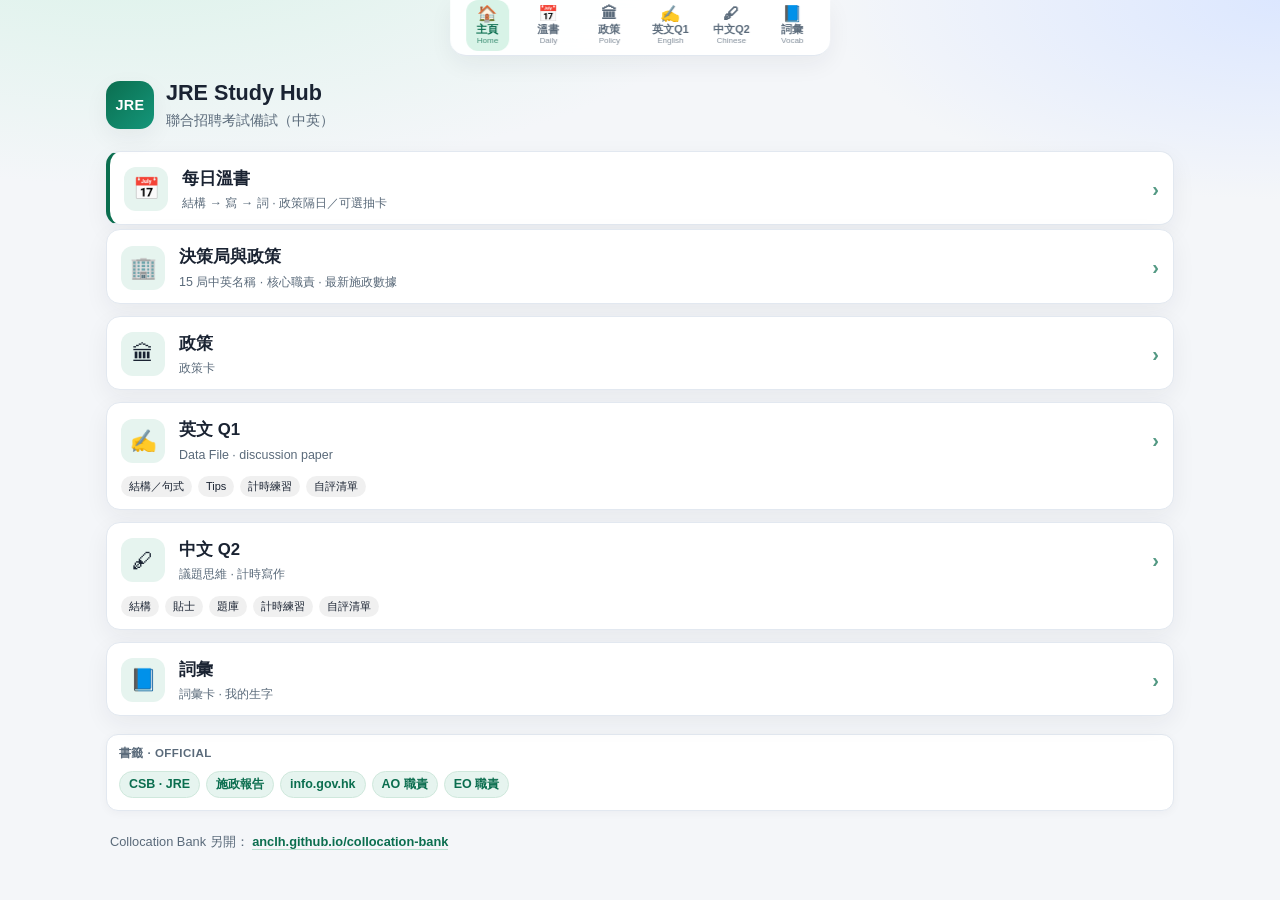
==== docs/index.html @ 57a92e53 "Add Government Bureaux directory with 15 bureaux EN/ZH names, responsibilities, and latest policies" ====
<!DOCTYPE html>
<html lang="zh-Hant">
<head>
  <meta charset="UTF-8" />
  <meta name="viewport" content="width=device-width, initial-scale=1, viewport-fit=cover" />
  <meta name="theme-color" content="#0b6e4f" />
  <meta name="apple-mobile-web-app-capable" content="yes" />
  <meta name="apple-mobile-web-app-status-bar-style" content="default" />
  <meta name="description" content="JRE Study Hub — 聯合招聘考試備試（中英）" />
  <!-- stamp: 20261103aa · homepage Q1 subs drop 政策溫習卡 shortcut -->
  <title>JRE Study Hub · 主頁</title>
  <link rel="stylesheet" href="shell/tabbar.css?v=20261103aa" />
  <style>
    :root {
      --bg: #f4f6f9;
      --surface: #ffffff;
      --ink: #1a2332;
      --muted: #5a6a7a;
      --border: #e2e8f0;
      --accent: #0b6e4f;
      --accent-soft: #e6f4ef;
      --accent-2: #1d4ed8;
      --shadow: 0 8px 24px rgba(26, 35, 50, 0.06);
      --radius: 14px;
      --font: "Segoe UI", "PingFang HK", "Noto Sans TC", "Microsoft JhengHei", sans-serif;
      --safe-left: env(safe-area-inset-left, 0px);
      --safe-right: env(safe-area-inset-right, 0px);
      --safe-bottom: env(safe-area-inset-bottom, 0px);
    }
    * { box-sizing: border-box; }
    html { -webkit-text-size-adjust: 100%; }
    body {
      margin: 0;
      font-family: var(--font);
      color: var(--ink);
      background:
        radial-gradient(1200px 500px at 10% -10%, #d9f2e8 0%, transparent 55%),
        radial-gradient(900px 400px at 100% 0%, #dce7ff 0%, transparent 50%),
        var(--bg);
      line-height: 1.55;
      min-height: 100vh;
      min-height: 100dvh;
      padding-left: var(--safe-left);
      padding-right: var(--safe-right);
      padding-bottom: calc(24px + var(--safe-bottom));
    }
    a { color: var(--accent-2); }
    .wrap {
      max-width: 1100px;
      margin: 0 auto;
      padding: 8px 16px 0;
    }
    @media (max-width: 640px) {
      .wrap {
        max-width: 100%;
        padding: 8px 14px 0;
      }
    }
    .brand {
      display: flex;
      gap: 12px;
      align-items: center;
      margin: 8px 0 20px;
    }
    .logo {
      width: 48px;
      height: 48px;
      flex-shrink: 0;
      border-radius: 14px;
      background: linear-gradient(135deg, var(--accent), #14967a);
      color: white;
      display: grid;
      place-items: center;
      font-weight: 800;
      letter-spacing: 0.02em;
      box-shadow: var(--shadow);
      font-size: 0.9rem;
    }
    .brand-text h1 {
      margin: 0;
      font-size: 1.35rem;
      line-height: 1.2;
    }
    .brand-text p {
      margin: 4px 0 0;
      color: var(--muted);
      font-size: 0.85rem;
    }
    .cards {
      display: flex;
      flex-direction: column;
      gap: 12px;
    }
    .card {
      display: flex;
      flex-direction: column;
      gap: 0;
      padding: 14px 14px 12px;
      background: var(--surface);
      border: 1px solid var(--border);
      border-radius: var(--radius);
      box-shadow: var(--shadow);
      color: inherit;
      -webkit-tap-highlight-color: transparent;
      transition: border-color 0.15s ease, box-shadow 0.15s ease, transform 0.1s ease;
    }
    .card-hit {
      display: flex;
      align-items: center;
      gap: 14px;
      text-decoration: none;
      color: inherit;
      -webkit-tap-highlight-color: transparent;
    }
    .card:active {
      transform: scale(0.985);
      border-color: #b7e0d0;
      box-shadow: 0 4px 14px rgba(11, 110, 79, 0.12);
    }
    .card-ico {
      width: 44px;
      height: 44px;
      flex-shrink: 0;
      border-radius: 12px;
      background: var(--accent-soft);
      display: grid;
      place-items: center;
      font-size: 1.35rem;
      line-height: 1;
    }
    .card-body { flex: 1; min-width: 0; }
    .card-body .zh {
      margin: 0;
      font-size: 1.05rem;
      font-weight: 700;
      color: var(--ink);
    }
    .card-body .en {
      margin: 3px 0 0;
      font-size: 0.78rem;
      color: var(--muted);
      line-height: 1.4;
    }
    .chev {
      flex-shrink: 0;
      color: var(--accent);
      font-size: 1.25rem;
      font-weight: 600;
      opacity: 0.7;
    }
    .note {
      margin: 22px 4px 0;
      font-size: 0.8rem;
      color: var(--muted);
      line-height: 1.45;
    }
    .note a {
      color: var(--accent);
      font-weight: 600;
      text-decoration: none;
      border-bottom: 1px solid #b7e0d0;
    }

    .bookmarks {
      margin-top: 18px;
      padding: 10px 12px 12px;
      background: var(--surface);
      border: 1px solid var(--border);
      border-radius: 12px;
      box-shadow: 0 2px 10px rgba(26, 35, 50, 0.04);
    }
    .bookmarks-label {
      margin: 0 0 8px;
      font-size: 0.72rem;
      font-weight: 700;
      letter-spacing: 0.04em;
      color: var(--muted);
      text-transform: uppercase;
    }
    .bookmarks-grid {
      display: flex;
      flex-wrap: wrap;
      gap: 6px;
    }
    .bookmark {
      display: inline-flex;
      align-items: center;
      gap: 4px;
      padding: 5px 9px;
      font-size: 0.78rem;
      font-weight: 600;
      line-height: 1.2;
      color: var(--accent);
      background: var(--accent-soft);
      border: 1px solid #cfe8dc;
      border-radius: 999px;
      text-decoration: none;
      -webkit-tap-highlight-color: transparent;
    }
    .bookmark:active {
      background: #d3ebe1;
    }

    .card-subs {
      display: flex;
      flex-wrap: wrap;
      gap: 6px;
      margin-top: 10px;
      padding-top: 2px;
    }
    .card .card-subs a {
      font-size: 11px;
      line-height: 1.2;
      padding: 4px 8px;
      border-radius: 999px;
      background: rgba(0, 0, 0, 0.06);
      color: inherit;
      text-decoration: none;
      -webkit-tap-highlight-color: transparent;
    }
    .card .card-subs a:active {
      background: #d3ebe1;
    }


    .daily-teaser {
      margin-bottom: 4px;
      border-left: 4px solid var(--accent);
    }
  </style>
</head>
<body class="hub-has-tabs" data-stamp="20261103aa">
  <main class="wrap">
    <header class="brand">
      <div class="logo" aria-hidden="true">JRE</div>
      <div class="brand-text">
        <h1>JRE Study Hub</h1>
        <p>聯合招聘考試備試（中英）</p>
      </div>
    </header>

    <div class="card daily-teaser">
      <a class="card-hit" href="daily/">
        <span class="card-ico" aria-hidden="true">📅</span>
        <span class="card-body">
          <p class="zh">每日溫書</p>
          <p class="en">結構 → 寫 → 詞 · 政策隔日／可選抽卡</p>
        </span>
        <span class="chev" aria-hidden="true">›</span>
      </a>
    </div>

    <nav class="cards" aria-label="Study modules">
      <div class="card">
        <a class="card-hit" href="bureaux/">
          <span class="card-ico" aria-hidden="true">🏢</span>
          <span class="card-body">
            <p class="zh">決策局與政策</p>
            <p class="en">15 局中英名稱 · 核心職責 · 最新施政數據</p>
          </span>
          <span class="chev" aria-hidden="true">›</span>
        </a>
      </div>
      <div class="card">
        <a class="card-hit" href="policy/">
          <span class="card-ico" aria-hidden="true">🏛</span>
          <span class="card-body">
            <p class="zh">政策</p>
            <p class="en">政策卡</p>
          </span>
          <span class="chev" aria-hidden="true">›</span>
        </a>
      </div>
      <div class="card">
        <a class="card-hit" href="q1/">
          <span class="card-ico" aria-hidden="true">✍️</span>
          <span class="card-body">
            <p class="zh">英文 Q1</p>
            <p class="en">Data File · discussion paper</p>
          </span>
          <span class="chev" aria-hidden="true">›</span>
        </a>
        <span class="card-subs">
          <a href="q1/#structure">結構／句式</a>
          <a href="q1/#tips">Tips</a>
          <a href="q1/#case">計時練習</a>
          <a href="q1/#mark">自評清單</a>
        </span>
      </div>
      <div class="card">
        <a class="card-hit" href="q2/">
          <span class="card-ico" aria-hidden="true">🖋</span>
          <span class="card-body">
            <p class="zh">中文 Q2</p>
            <p class="en">議題思維 · 計時寫作</p>
          </span>
          <span class="chev" aria-hidden="true">›</span>
        </a>
        <span class="card-subs">
          <a href="q2/#five-step">結構</a>
          <a href="q2/#tips">貼士</a>
          <a href="q2/#bank">題庫</a>
          <a href="q2/#drill">計時練習</a>
          <a href="q2/#mark">自評清單</a>
        </span>
      </div>
      <div class="card">
        <a class="card-hit" href="vocab/">
          <span class="card-ico" aria-hidden="true">📘</span>
          <span class="card-body">
            <p class="zh">詞彙</p>
            <p class="en">詞彙卡 · 我的生字</p>
          </span>
          <span class="chev" aria-hidden="true">›</span>
        </a>
      </div>
    </nav>

    <section class="bookmarks" aria-label="Official bookmarks">
      <p class="bookmarks-label">書籤 · Official</p>
      <div class="bookmarks-grid">
        <a class="bookmark" href="https://www.csb.gov.hk/tc_chi/recruit/exammat/353.html" rel="noopener" target="_blank">CSB · JRE</a>
        <a class="bookmark" href="https://www.policyaddress.gov.hk/" rel="noopener" target="_blank">施政報告</a>
        <a class="bookmark" href="https://www.info.gov.hk/" rel="noopener" target="_blank">info.gov.hk</a>
        <a class="bookmark" href="https://www.csb.gov.hk/tc_chi/admin/grade/ao/425.html" rel="noopener" target="_blank">AO 職責</a>
        <a class="bookmark" href="https://www.csb.gov.hk/tc_chi/admin/grade/eo/431.html" rel="noopener" target="_blank">EO 職責</a>
      </div>
    </section>

    <p class="note">
      Collocation Bank 另開：
      <a href="https://anclh.github.io/collocation-bank/" rel="noopener">anclh.github.io/collocation-bank</a>
    </p>
  </main>
  <script src="shell/tabbar.js?v=20261103aa"></script>
</body>

</html>
---- docs/shell/tabbar.css ----
/* JRE Study Hub — shared top tab bar (6 tabs) — Policy Bank light palette */
:root {
  --hub-tab-h: 56px;
  --hub-safe-top: env(safe-area-inset-top, 0px);
  --hub-bg: #ffffff;
  --hub-border: #e2e8f0;
  --hub-muted: #5a6a7a;
  --hub-accent: #0b6e4f;
  --hub-accent-soft: #e6f4ef;
  --hub-chip-on-bg: #d8f3e7;
  --hub-ink: #1a2332;
}

body.hub-has-tabs {
  padding-top: calc(var(--hub-tab-h) + var(--hub-safe-top) + 8px) !important;
  padding-bottom: env(safe-area-inset-bottom, 0px) !important;
  box-sizing: border-box;
}

#jre-hub-tabbar {
  position: fixed;
  left: 0;
  right: 0;
  top: 0;
  z-index: 99999;
  display: flex;
  align-items: stretch;
  justify-content: space-evenly;
  gap: 6px;
  min-height: calc(var(--hub-tab-h) + var(--hub-safe-top));
  padding: var(--hub-safe-top) 8px 4px;
  background: rgba(255, 255, 255, 0.94);
  backdrop-filter: blur(16px);
  -webkit-backdrop-filter: blur(16px);
  border-bottom: 1px solid var(--hub-border);
  box-shadow: 0 8px 24px rgba(26, 35, 50, 0.06);
  font-family: "Segoe UI", "PingFang HK", "Noto Sans TC", "Microsoft JhengHei", sans-serif;
  -webkit-tap-highlight-color: transparent;
}

#jre-hub-tabbar a {
  flex: 1;
  display: flex;
  flex-direction: column;
  align-items: center;
  justify-content: center;
  gap: 1px;
  min-height: 48px;
  min-width: 0;
  padding: 4px 2px;
  margin: 0 1px;
  border-radius: 12px;
  text-decoration: none;
  color: var(--hub-muted);
  font-size: 9px;
  font-weight: 600;
  letter-spacing: 0;
  transition: background 0.15s ease, color 0.15s ease;
}

#jre-hub-tabbar a:active {
  background: var(--hub-accent-soft);
}

#jre-hub-tabbar a.is-active {
  color: var(--hub-accent);
  background: var(--hub-chip-on-bg);
}

#jre-hub-tabbar .hub-ico {
  font-size: 15px;
  line-height: 1;
}

#jre-hub-tabbar .hub-zh {
  font-size: 10px;
  line-height: 1.1;
  white-space: nowrap;
}

#jre-hub-tabbar .hub-en {
  font-size: 7.5px;
  font-weight: 500;
  opacity: 0.75;
  line-height: 1;
  white-space: nowrap;
}

@media (min-width: 768px) {
  #jre-hub-tabbar {
    max-width: 560px;
    left: 50%;
    right: auto;
    transform: translateX(-50%);
    border-radius: 0 0 16px 16px;
  }
  #jre-hub-tabbar {
    gap: 10px;
    padding-left: 12px;
    padding-right: 12px;
  }
  #jre-hub-tabbar a {
    font-size: 10px;
    padding: 6px 8px;
    margin: 0 4px;
  }
  #jre-hub-tabbar .hub-zh { font-size: 11px; }
  #jre-hub-tabbar .hub-en { font-size: 8px; }
  #jre-hub-tabbar .hub-ico { font-size: 16px; }
}

@media (max-width: 420px) {
  #jre-hub-tabbar { gap: 2px; padding-left: 4px; padding-right: 4px; }
  #jre-hub-tabbar .hub-en { display: none; }
  #jre-hub-tabbar a { padding: 3px 1px; margin: 0; }
  #jre-hub-tabbar .hub-zh { font-size: 8.5px; }
  #jre-hub-tabbar .hub-ico { font-size: 13px; }
}
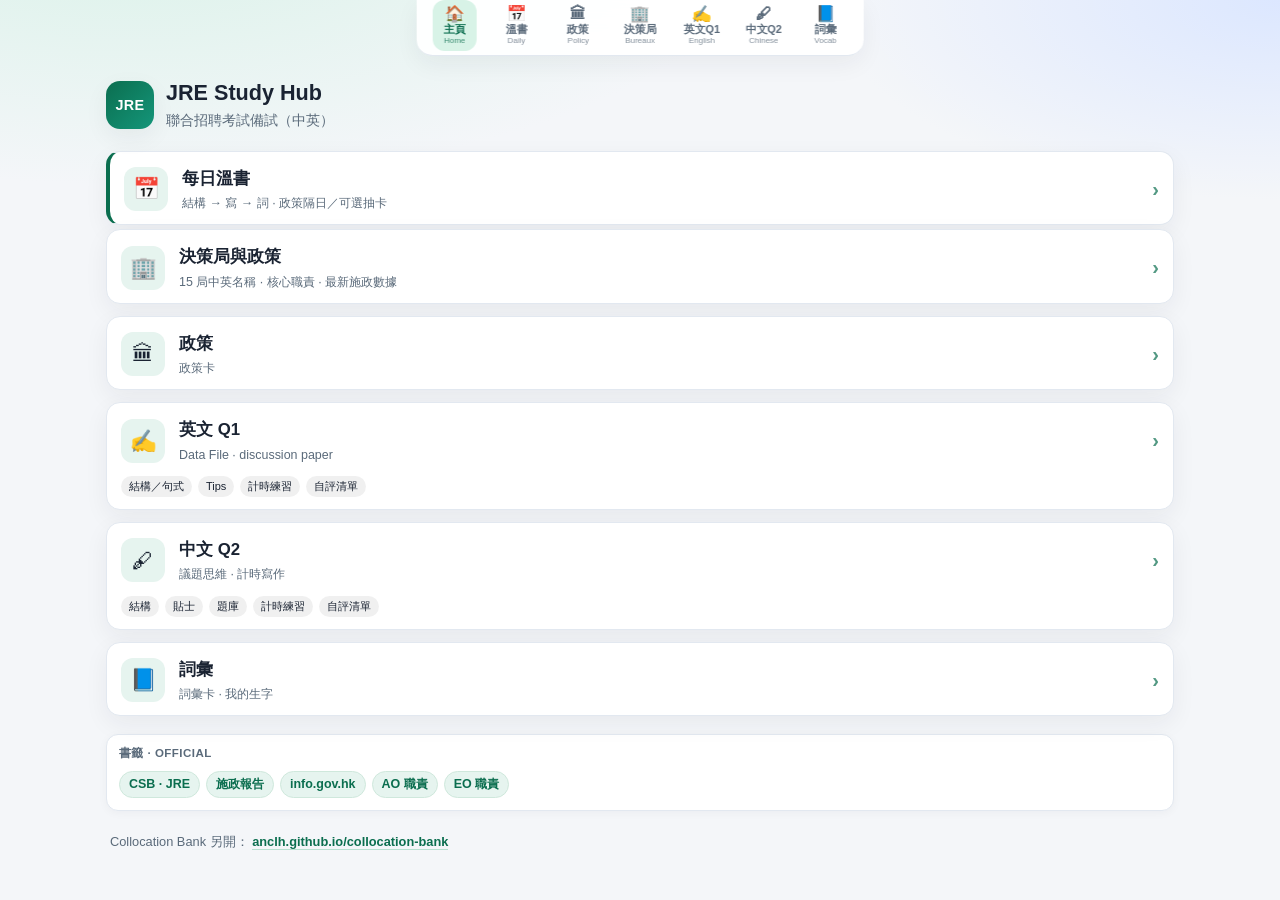
==== commit 5720c457: "Move Q2 phrases into an in-page tab" ====
--- a/docs/index.html
+++ b/docs/index.html
@@ -332,7 +332,7 @@
       <a href="https://anclh.github.io/collocation-bank/" rel="noopener">anclh.github.io/collocation-bank</a>
     </p>
   </main>
-  <script src="shell/tabbar.js?v=20261103aa"></script>
+  <script src="shell/tabbar.js?v=20261108c"></script>
 </body>
 
 </html>
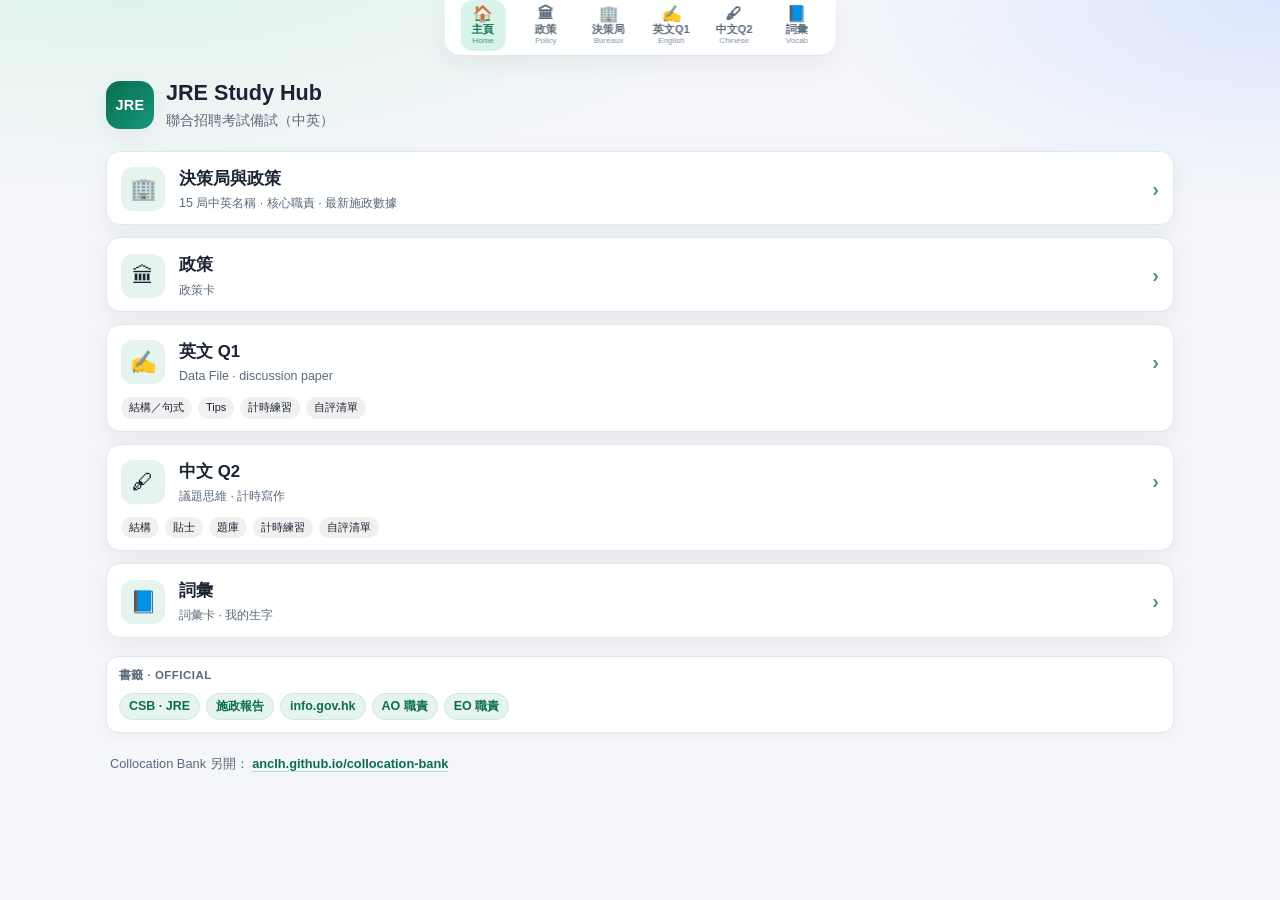
==== commit 69ae5f59: "Remove Daily study page and navigation" ====
--- a/docs/index.html
+++ b/docs/index.html
@@ -7,9 +7,9 @@
   <meta name="apple-mobile-web-app-capable" content="yes" />
   <meta name="apple-mobile-web-app-status-bar-style" content="default" />
   <meta name="description" content="JRE Study Hub — 聯合招聘考試備試（中英）" />
-  <!-- stamp: 20261103aa · homepage Q1 subs drop 政策溫習卡 shortcut -->
+  <!-- stamp: 20261109a · homepage Q1 subs drop 政策溫習卡 shortcut -->
   <title>JRE Study Hub · 主頁</title>
-  <link rel="stylesheet" href="shell/tabbar.css?v=20261103aa" />
+  <link rel="stylesheet" href="shell/tabbar.css?v=20261109a" />
   <style>
     :root {
       --bg: #f4f6f9;
@@ -229,7 +229,7 @@
     }
   </style>
 </head>
-<body class="hub-has-tabs" data-stamp="20261103aa">
+<body class="hub-has-tabs" data-stamp="20261109a">
   <main class="wrap">
     <header class="brand">
       <div class="logo" aria-hidden="true">JRE</div>
@@ -238,17 +238,6 @@
         <p>聯合招聘考試備試（中英）</p>
       </div>
     </header>
-
-    <div class="card daily-teaser">
-      <a class="card-hit" href="daily/">
-        <span class="card-ico" aria-hidden="true">📅</span>
-        <span class="card-body">
-          <p class="zh">每日溫書</p>
-          <p class="en">結構 → 寫 → 詞 · 政策隔日／可選抽卡</p>
-        </span>
-        <span class="chev" aria-hidden="true">›</span>
-      </a>
-    </div>
 
     <nav class="cards" aria-label="Study modules">
       <div class="card">
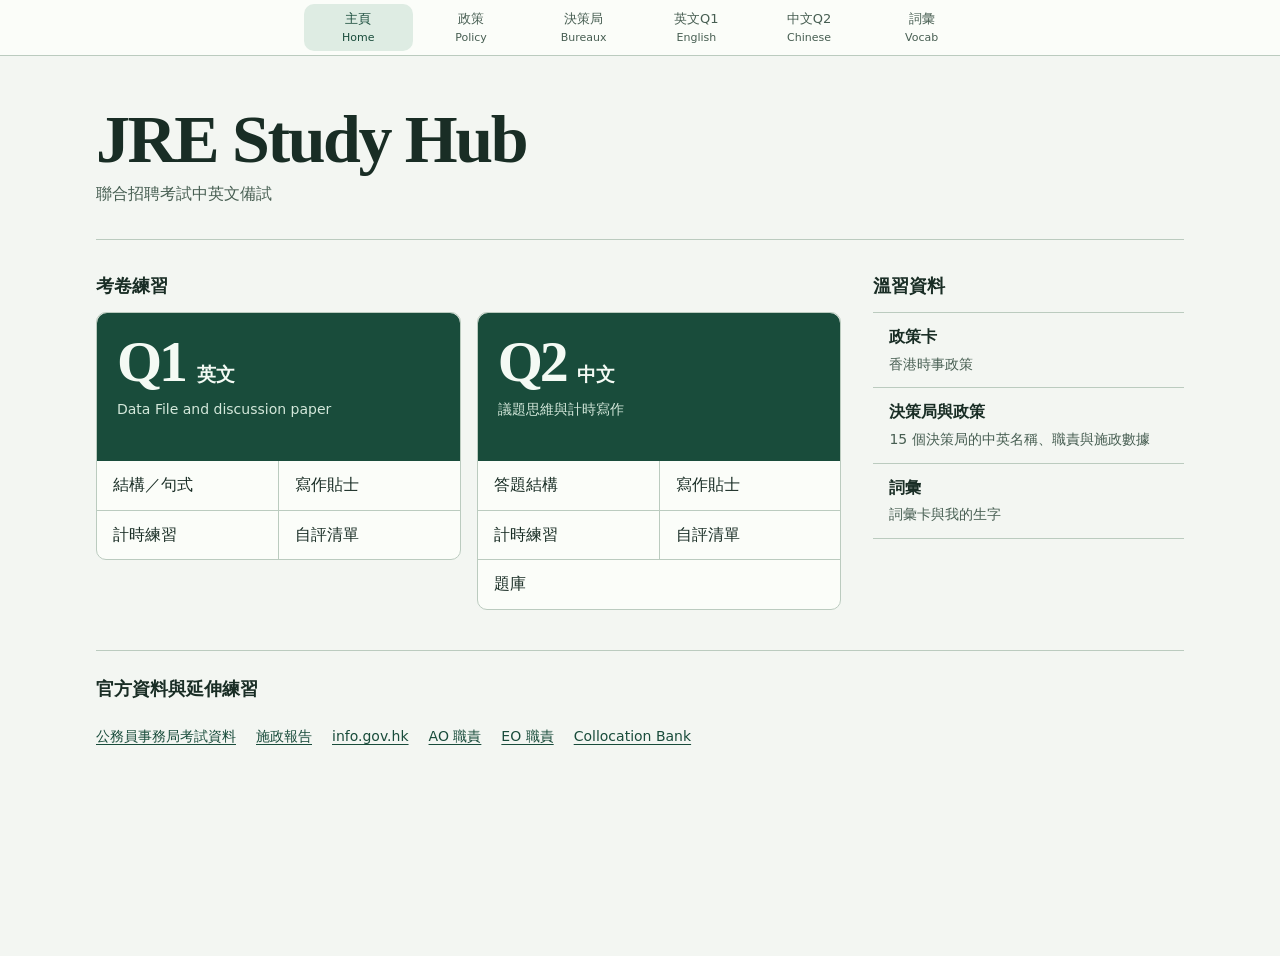
==== commit cc29c435: "Redesign JRE Study Hub homepage" ====
--- a/docs/index.html
+++ b/docs/index.html
@@ -4,324 +4,71 @@
   <meta charset="UTF-8" />
   <meta name="viewport" content="width=device-width, initial-scale=1, viewport-fit=cover" />
   <meta name="theme-color" content="#0b6e4f" />
-  <meta name="apple-mobile-web-app-capable" content="yes" />
-  <meta name="apple-mobile-web-app-status-bar-style" content="default" />
-  <meta name="description" content="JRE Study Hub — 聯合招聘考試備試（中英）" />
-  <!-- stamp: 20261109a · homepage Q1 subs drop 政策溫習卡 shortcut -->
+  <meta name="description" content="JRE Study Hub — 聯合招聘考試中英文備試。" />
   <title>JRE Study Hub · 主頁</title>
-  <link rel="stylesheet" href="shell/tabbar.css?v=20261109a" />
-  <style>
-    :root {
-      --bg: #f4f6f9;
-      --surface: #ffffff;
-      --ink: #1a2332;
-      --muted: #5a6a7a;
-      --border: #e2e8f0;
-      --accent: #0b6e4f;
-      --accent-soft: #e6f4ef;
-      --accent-2: #1d4ed8;
-      --shadow: 0 8px 24px rgba(26, 35, 50, 0.06);
-      --radius: 14px;
-      --font: "Segoe UI", "PingFang HK", "Noto Sans TC", "Microsoft JhengHei", sans-serif;
-      --safe-left: env(safe-area-inset-left, 0px);
-      --safe-right: env(safe-area-inset-right, 0px);
-      --safe-bottom: env(safe-area-inset-bottom, 0px);
-    }
-    * { box-sizing: border-box; }
-    html { -webkit-text-size-adjust: 100%; }
-    body {
-      margin: 0;
-      font-family: var(--font);
-      color: var(--ink);
-      background:
-        radial-gradient(1200px 500px at 10% -10%, #d9f2e8 0%, transparent 55%),
-        radial-gradient(900px 400px at 100% 0%, #dce7ff 0%, transparent 50%),
-        var(--bg);
-      line-height: 1.55;
-      min-height: 100vh;
-      min-height: 100dvh;
-      padding-left: var(--safe-left);
-      padding-right: var(--safe-right);
-      padding-bottom: calc(24px + var(--safe-bottom));
-    }
-    a { color: var(--accent-2); }
-    .wrap {
-      max-width: 1100px;
-      margin: 0 auto;
-      padding: 8px 16px 0;
-    }
-    @media (max-width: 640px) {
-      .wrap {
-        max-width: 100%;
-        padding: 8px 14px 0;
-      }
-    }
-    .brand {
-      display: flex;
-      gap: 12px;
-      align-items: center;
-      margin: 8px 0 20px;
-    }
-    .logo {
-      width: 48px;
-      height: 48px;
-      flex-shrink: 0;
-      border-radius: 14px;
-      background: linear-gradient(135deg, var(--accent), #14967a);
-      color: white;
-      display: grid;
-      place-items: center;
-      font-weight: 800;
-      letter-spacing: 0.02em;
-      box-shadow: var(--shadow);
-      font-size: 0.9rem;
-    }
-    .brand-text h1 {
-      margin: 0;
-      font-size: 1.35rem;
-      line-height: 1.2;
-    }
-    .brand-text p {
-      margin: 4px 0 0;
-      color: var(--muted);
-      font-size: 0.85rem;
-    }
-    .cards {
-      display: flex;
-      flex-direction: column;
-      gap: 12px;
-    }
-    .card {
-      display: flex;
-      flex-direction: column;
-      gap: 0;
-      padding: 14px 14px 12px;
-      background: var(--surface);
-      border: 1px solid var(--border);
-      border-radius: var(--radius);
-      box-shadow: var(--shadow);
-      color: inherit;
-      -webkit-tap-highlight-color: transparent;
-      transition: border-color 0.15s ease, box-shadow 0.15s ease, transform 0.1s ease;
-    }
-    .card-hit {
-      display: flex;
-      align-items: center;
-      gap: 14px;
-      text-decoration: none;
-      color: inherit;
-      -webkit-tap-highlight-color: transparent;
-    }
-    .card:active {
-      transform: scale(0.985);
-      border-color: #b7e0d0;
-      box-shadow: 0 4px 14px rgba(11, 110, 79, 0.12);
-    }
-    .card-ico {
-      width: 44px;
-      height: 44px;
-      flex-shrink: 0;
-      border-radius: 12px;
-      background: var(--accent-soft);
-      display: grid;
-      place-items: center;
-      font-size: 1.35rem;
-      line-height: 1;
-    }
-    .card-body { flex: 1; min-width: 0; }
-    .card-body .zh {
-      margin: 0;
-      font-size: 1.05rem;
-      font-weight: 700;
-      color: var(--ink);
-    }
-    .card-body .en {
-      margin: 3px 0 0;
-      font-size: 0.78rem;
-      color: var(--muted);
-      line-height: 1.4;
-    }
-    .chev {
-      flex-shrink: 0;
-      color: var(--accent);
-      font-size: 1.25rem;
-      font-weight: 600;
-      opacity: 0.7;
-    }
-    .note {
-      margin: 22px 4px 0;
-      font-size: 0.8rem;
-      color: var(--muted);
-      line-height: 1.45;
-    }
-    .note a {
-      color: var(--accent);
-      font-weight: 600;
-      text-decoration: none;
-      border-bottom: 1px solid #b7e0d0;
-    }
-
-    .bookmarks {
-      margin-top: 18px;
-      padding: 10px 12px 12px;
-      background: var(--surface);
-      border: 1px solid var(--border);
-      border-radius: 12px;
-      box-shadow: 0 2px 10px rgba(26, 35, 50, 0.04);
-    }
-    .bookmarks-label {
-      margin: 0 0 8px;
-      font-size: 0.72rem;
-      font-weight: 700;
-      letter-spacing: 0.04em;
-      color: var(--muted);
-      text-transform: uppercase;
-    }
-    .bookmarks-grid {
-      display: flex;
-      flex-wrap: wrap;
-      gap: 6px;
-    }
-    .bookmark {
-      display: inline-flex;
-      align-items: center;
-      gap: 4px;
-      padding: 5px 9px;
-      font-size: 0.78rem;
-      font-weight: 600;
-      line-height: 1.2;
-      color: var(--accent);
-      background: var(--accent-soft);
-      border: 1px solid #cfe8dc;
-      border-radius: 999px;
-      text-decoration: none;
-      -webkit-tap-highlight-color: transparent;
-    }
-    .bookmark:active {
-      background: #d3ebe1;
-    }
-
-    .card-subs {
-      display: flex;
-      flex-wrap: wrap;
-      gap: 6px;
-      margin-top: 10px;
-      padding-top: 2px;
-    }
-    .card .card-subs a {
-      font-size: 11px;
-      line-height: 1.2;
-      padding: 4px 8px;
-      border-radius: 999px;
-      background: rgba(0, 0, 0, 0.06);
-      color: inherit;
-      text-decoration: none;
-      -webkit-tap-highlight-color: transparent;
-    }
-    .card .card-subs a:active {
-      background: #d3ebe1;
-    }
-
-
-    .daily-teaser {
-      margin-bottom: 4px;
-      border-left: 4px solid var(--accent);
-    }
-  </style>
+  <link rel="stylesheet" href="home.css?v=20261111" />
 </head>
-<body class="hub-has-tabs" data-stamp="20261109a">
-  <main class="wrap">
-    <header class="brand">
-      <div class="logo" aria-hidden="true">JRE</div>
-      <div class="brand-text">
-        <h1>JRE Study Hub</h1>
-        <p>聯合招聘考試備試（中英）</p>
-      </div>
+<body class="hub-has-tabs study-home" data-stamp="20261109a">
+  <main class="study-index">
+    <header class="study-title">
+      <h1>JRE Study Hub</h1>
+      <p>聯合招聘考試中英文備試</p>
     </header>
 
-    <nav class="cards" aria-label="Study modules">
-      <div class="card">
-        <a class="card-hit" href="bureaux/">
-          <span class="card-ico" aria-hidden="true">🏢</span>
-          <span class="card-body">
-            <p class="zh">決策局與政策</p>
-            <p class="en">15 局中英名稱 · 核心職責 · 最新施政數據</p>
-          </span>
-          <span class="chev" aria-hidden="true">›</span>
-        </a>
-      </div>
-      <div class="card">
-        <a class="card-hit" href="policy/">
-          <span class="card-ico" aria-hidden="true">🏛</span>
-          <span class="card-body">
-            <p class="zh">政策</p>
-            <p class="en">政策卡</p>
-          </span>
-          <span class="chev" aria-hidden="true">›</span>
-        </a>
-      </div>
-      <div class="card">
-        <a class="card-hit" href="q1/">
-          <span class="card-ico" aria-hidden="true">✍️</span>
-          <span class="card-body">
-            <p class="zh">英文 Q1</p>
-            <p class="en">Data File · discussion paper</p>
-          </span>
-          <span class="chev" aria-hidden="true">›</span>
-        </a>
-        <span class="card-subs">
-          <a href="q1/#structure">結構／句式</a>
-          <a href="q1/#tips">Tips</a>
-          <a href="q1/#case">計時練習</a>
-          <a href="q1/#mark">自評清單</a>
-        </span>
-      </div>
-      <div class="card">
-        <a class="card-hit" href="q2/">
-          <span class="card-ico" aria-hidden="true">🖋</span>
-          <span class="card-body">
-            <p class="zh">中文 Q2</p>
-            <p class="en">議題思維 · 計時寫作</p>
-          </span>
-          <span class="chev" aria-hidden="true">›</span>
-        </a>
-        <span class="card-subs">
-          <a href="q2/#five-step">結構</a>
-          <a href="q2/#tips">貼士</a>
-          <a href="q2/#bank">題庫</a>
-          <a href="q2/#drill">計時練習</a>
-          <a href="q2/#mark">自評清單</a>
-        </span>
-      </div>
-      <div class="card">
-        <a class="card-hit" href="vocab/">
-          <span class="card-ico" aria-hidden="true">📘</span>
-          <span class="card-body">
-            <p class="zh">詞彙</p>
-            <p class="en">詞彙卡 · 我的生字</p>
-          </span>
-          <span class="chev" aria-hidden="true">›</span>
-        </a>
-      </div>
-    </nav>
+    <div class="study-layout">
+      <nav class="practice" aria-labelledby="practice-heading">
+        <h2 id="practice-heading">考卷練習</h2>
+        <div class="papers">
+          <section class="paper" aria-labelledby="english-heading">
+            <a class="paper-cover" href="q1/">
+              <h3 id="english-heading"><span class="paper-code">Q1</span> <span>英文</span></h3>
+              <p lang="en">Data File and discussion paper</p>
+            </a>
+            <ul class="paper-links">
+              <li><a href="q1/#structure">結構／句式</a></li>
+              <li><a href="q1/#tips">寫作貼士</a></li>
+              <li><a href="q1/#case">計時練習</a></li>
+              <li><a href="q1/#mark">自評清單</a></li>
+            </ul>
+          </section>
+          <section class="paper" aria-labelledby="chinese-heading">
+            <a class="paper-cover" href="q2/">
+              <h3 id="chinese-heading"><span class="paper-code">Q2</span> <span>中文</span></h3>
+              <p>議題思維與計時寫作</p>
+            </a>
+            <ul class="paper-links">
+              <li><a href="q2/#five-step">答題結構</a></li>
+              <li><a href="q2/#tips">寫作貼士</a></li>
+              <li><a href="q2/#drill">計時練習</a></li>
+              <li><a href="q2/#mark">自評清單</a></li>
+              <li><a href="q2/#bank">題庫</a></li>
+            </ul>
+          </section>
+        </div>
+      </nav>
 
-    <section class="bookmarks" aria-label="Official bookmarks">
-      <p class="bookmarks-label">書籤 · Official</p>
-      <div class="bookmarks-grid">
-        <a class="bookmark" href="https://www.csb.gov.hk/tc_chi/recruit/exammat/353.html" rel="noopener" target="_blank">CSB · JRE</a>
-        <a class="bookmark" href="https://www.policyaddress.gov.hk/" rel="noopener" target="_blank">施政報告</a>
-        <a class="bookmark" href="https://www.info.gov.hk/" rel="noopener" target="_blank">info.gov.hk</a>
-        <a class="bookmark" href="https://www.csb.gov.hk/tc_chi/admin/grade/ao/425.html" rel="noopener" target="_blank">AO 職責</a>
-        <a class="bookmark" href="https://www.csb.gov.hk/tc_chi/admin/grade/eo/431.html" rel="noopener" target="_blank">EO 職責</a>
-      </div>
-    </section>
+      <nav class="study-reference" aria-labelledby="reference-heading">
+        <h2 id="reference-heading">溫習資料</h2>
+        <ul>
+          <li><a href="policy/"><strong>政策卡</strong><span>香港時事政策</span></a></li>
+          <li><a href="bureaux/"><strong>決策局與政策</strong><span>15 個決策局的中英名稱、職責與施政數據</span></a></li>
+          <li><a href="vocab/"><strong>詞彙</strong><span>詞彙卡與我的生字</span></a></li>
+        </ul>
+      </nav>
+    </div>
 
-    <p class="note">
-      Collocation Bank 另開：
-      <a href="https://anclh.github.io/collocation-bank/" rel="noopener">anclh.github.io/collocation-bank</a>
-    </p>
+    <footer class="study-footer">
+      <h2>官方資料與延伸練習</h2>
+      <ul>
+        <li><a href="https://www.csb.gov.hk/tc_chi/recruit/exammat/353.html" rel="noopener" target="_blank">公務員事務局考試資料</a></li>
+        <li><a href="https://www.policyaddress.gov.hk/" rel="noopener" target="_blank">施政報告</a></li>
+        <li><a href="https://www.info.gov.hk/" rel="noopener" target="_blank">info.gov.hk</a></li>
+        <li><a href="https://www.csb.gov.hk/tc_chi/admin/grade/ao/425.html" rel="noopener" target="_blank">AO 職責</a></li>
+        <li><a href="https://www.csb.gov.hk/tc_chi/admin/grade/eo/431.html" rel="noopener" target="_blank">EO 職責</a></li>
+        <li><a href="https://anclh.github.io/collocation-bank/" rel="noopener" lang="en">Collocation Bank</a></li>
+      </ul>
+    </footer>
   </main>
   <script src="shell/tabbar.js?v=20261108c"></script>
 </body>
-
 </html>
--- a/docs/home.css
+++ b/docs/home.css
@@ -0,0 +1,348 @@
+/* Hallmark · v2.0.0 · redesign: full · genre: editorial · shape: app screen · theme: brand (jade) · signature: paired exam paper indexes */
+/* Hallmark · critique: separate practice from reference and give shared shortcuts matching positions in both papers. */
+:root {
+  --color-paper: #f3f6f2;
+  --color-surface: #fbfdf9;
+  --color-ink: #192d25;
+  --color-muted: #475e52;
+  --color-rule: #bbcbbf;
+  --color-jade: #0b6e4f;
+  --color-jade-deep: #194c3b;
+  --color-jade-soft: #deece3;
+  --color-on-jade: #f4faf4;
+  --color-on-jade-muted: #d4e8db;
+  --color-focus: #7c460d;
+  --font-body: "Avenir Next", "PingFang HK", "Microsoft JhengHei", system-ui, sans-serif;
+  --font-display: "Baskerville", Georgia, "PingFang HK", serif;
+  --space-1: .25rem;
+  --space-2: .5rem;
+  --space-3: .75rem;
+  --space-4: 1rem;
+  --space-5: 1.25rem;
+  --space-6: 1.5rem;
+  --space-8: 2rem;
+  --space-10: 2.5rem;
+  --space-12: 3rem;
+  --space-16: 4rem;
+  --text-small: .875rem;
+  --text-body: 1rem;
+  --text-section: 1.125rem;
+  --text-paper: 3.625rem;
+  --text-title: 4.25rem;
+  --radius: .625rem;
+  --content-width: 72rem;
+  --rule: 1px solid var(--color-rule);
+  --nav-height: 3.5rem;
+  --safe-top: env(safe-area-inset-top, 0px);
+}
+
+html,
+body {
+  overflow-x: clip;
+}
+
+.study-home {
+  margin: 0;
+  min-height: 100vh;
+  background: var(--color-paper);
+  color: var(--color-ink);
+  font: var(--text-body)/1.55 var(--font-body);
+}
+
+.study-home:has(#jre-hub-tabbar) {
+  padding-top: calc(var(--nav-height) + var(--safe-top));
+}
+
+.study-home * {
+  box-sizing: border-box;
+}
+
+.study-home :where(h1, h2, h3, p, ul) {
+  margin: 0;
+}
+
+.study-home :where(h1, h2, h3) {
+  min-width: 0;
+  overflow-wrap: break-word;
+  text-wrap: balance;
+}
+
+.study-home ul {
+  padding: 0;
+  list-style: none;
+}
+
+.study-home a {
+  color: inherit;
+  text-underline-offset: .24em;
+}
+
+.study-home a:focus-visible,
+.study-home #jre-hub-tabbar a:focus-visible {
+  outline: 2px solid var(--color-focus);
+  outline-offset: 2px;
+  position: relative;
+  z-index: 1;
+}
+
+.study-index {
+  width: min(100%, var(--content-width));
+  margin-inline: auto;
+  padding: var(--space-12) var(--space-8) var(--space-12);
+}
+
+.study-title {
+  padding-bottom: var(--space-8);
+  border-bottom: var(--rule);
+}
+
+.study-title h1 {
+  font: 600 var(--text-title)/1.03 var(--font-display);
+  letter-spacing: -.035em;
+}
+
+.study-title p {
+  margin-top: var(--space-2);
+  color: var(--color-muted);
+}
+
+.study-layout {
+  display: grid;
+  grid-template-columns: minmax(0, 2.4fr) minmax(0, 1fr);
+  gap: var(--space-8);
+  padding-block: var(--space-8) var(--space-10);
+}
+
+.study-layout h2,
+.study-footer h2 {
+  margin-bottom: var(--space-3);
+  font-size: var(--text-section);
+  font-weight: 700;
+}
+
+.papers {
+  display: grid;
+  align-items: start;
+  grid-template-columns: repeat(2, minmax(0, 1fr));
+  gap: var(--space-4);
+}
+
+.paper {
+  min-width: 0;
+  background: var(--color-surface);
+  border: var(--rule);
+  border-radius: var(--radius);
+}
+
+.study-home .paper-cover {
+  display: block;
+  min-height: 9.25rem;
+  padding: var(--space-5);
+  border-radius: var(--radius) var(--radius) 0 0;
+  background: var(--color-jade-deep);
+  color: var(--color-on-jade);
+  text-decoration: none;
+}
+
+.paper-cover:hover,
+.paper-cover:active {
+  background: var(--color-jade);
+}
+
+.paper-cover h3 {
+  display: flex;
+  align-items: baseline;
+  gap: var(--space-3);
+  font-weight: 600;
+}
+
+.paper-code {
+  font: 600 var(--text-paper)/1 var(--font-display);
+  letter-spacing: -.055em;
+}
+
+.paper-cover p {
+  margin-top: var(--space-2);
+  color: var(--color-on-jade-muted);
+  font-size: var(--text-small);
+}
+
+.paper-links {
+  display: grid;
+  grid-template-columns: repeat(2, minmax(0, 1fr));
+}
+
+.paper-links li + li {
+  border-top: var(--rule);
+}
+
+.paper-links li:nth-child(2) {
+  border-top: 0;
+}
+
+.paper-links li:nth-child(even) {
+  border-inline-start: var(--rule);
+}
+
+.paper-links li:last-child:nth-child(odd) {
+  grid-column: 1 / -1;
+}
+
+.paper-links a,
+.study-reference a {
+  display: flex;
+  align-items: center;
+  min-height: 2.75rem;
+  padding: var(--space-3) var(--space-4);
+  text-decoration: none;
+}
+
+.paper-links a:hover,
+.paper-links a:active,
+.study-reference a:hover,
+.study-reference a:active {
+  background: var(--color-jade-soft);
+  text-decoration: underline;
+}
+
+.study-reference li {
+  border-top: var(--rule);
+}
+
+.study-reference li:last-child {
+  border-bottom: var(--rule);
+}
+
+.study-reference a {
+  align-items: flex-start;
+  flex-direction: column;
+  gap: var(--space-1);
+}
+
+.study-reference a span {
+  color: var(--color-muted);
+  font-size: var(--text-small);
+}
+
+.study-footer {
+  border-top: var(--rule);
+  padding-top: var(--space-6);
+}
+
+.study-footer ul {
+  display: flex;
+  flex-wrap: wrap;
+  column-gap: var(--space-5);
+}
+
+.study-footer a {
+  display: inline-flex;
+  align-items: center;
+  min-height: 2.75rem;
+  color: var(--color-jade-deep);
+  font-size: var(--text-small);
+}
+
+.study-footer a:hover,
+.study-footer a:active {
+  text-decoration-thickness: 2px;
+}
+
+#jre-hub-tabbar {
+  position: fixed;
+  z-index: 2;
+  inset: 0 0 auto;
+  display: flex;
+  align-items: stretch;
+  gap: var(--space-1);
+  min-height: calc(var(--nav-height) + var(--safe-top));
+  padding: calc(var(--safe-top) + var(--space-1)) max(var(--space-3), calc((100% - 42rem) / 2)) var(--space-1);
+  border-bottom: var(--rule);
+  background: var(--color-surface);
+}
+
+.study-home #jre-hub-tabbar .hub-ico {
+  display: none;
+}
+
+.study-home #jre-hub-tabbar a {
+  display: flex;
+  flex: 1;
+  flex-direction: column;
+  align-items: center;
+  justify-content: center;
+  min-width: 0;
+  min-height: 2.75rem;
+  padding: var(--space-1);
+  color: var(--color-muted);
+  border-radius: var(--radius);
+  text-align: center;
+  text-decoration: none;
+}
+
+.study-home #jre-hub-tabbar a:is(.is-active, :hover, :active) {
+  background: var(--color-jade-soft);
+  color: var(--color-jade-deep);
+}
+
+.study-home #jre-hub-tabbar .hub-zh {
+  font-size: .8125rem;
+}
+
+.study-home #jre-hub-tabbar .hub-en {
+  font-size: .6875rem;
+}
+
+@media (max-width: 57rem) {
+  .study-layout {
+    grid-template-columns: minmax(0, 1fr);
+  }
+
+  .study-reference ul {
+    display: grid;
+    grid-template-columns: repeat(3, minmax(0, 1fr));
+    border-bottom: var(--rule);
+  }
+
+  .study-reference li:last-child {
+    border-bottom: 0;
+  }
+}
+
+@media (max-width: 38rem) {
+  :root {
+    --text-title: 3rem;
+    --text-paper: 3rem;
+  }
+
+  .study-index {
+    padding: var(--space-8) var(--space-5) var(--space-8);
+  }
+
+  .study-title {
+    padding-bottom: var(--space-6);
+  }
+
+  .study-layout {
+    gap: var(--space-6);
+    padding-block: var(--space-6);
+  }
+
+  .papers,
+  .study-reference ul {
+    grid-template-columns: minmax(0, 1fr);
+  }
+
+  .study-home .paper-cover {
+    min-height: 0;
+    padding: var(--space-4);
+  }
+
+  .study-home #jre-hub-tabbar .hub-zh {
+    font-size: .75rem;
+  }
+
+  .study-home #jre-hub-tabbar .hub-en {
+    display: none;
+  }
+}
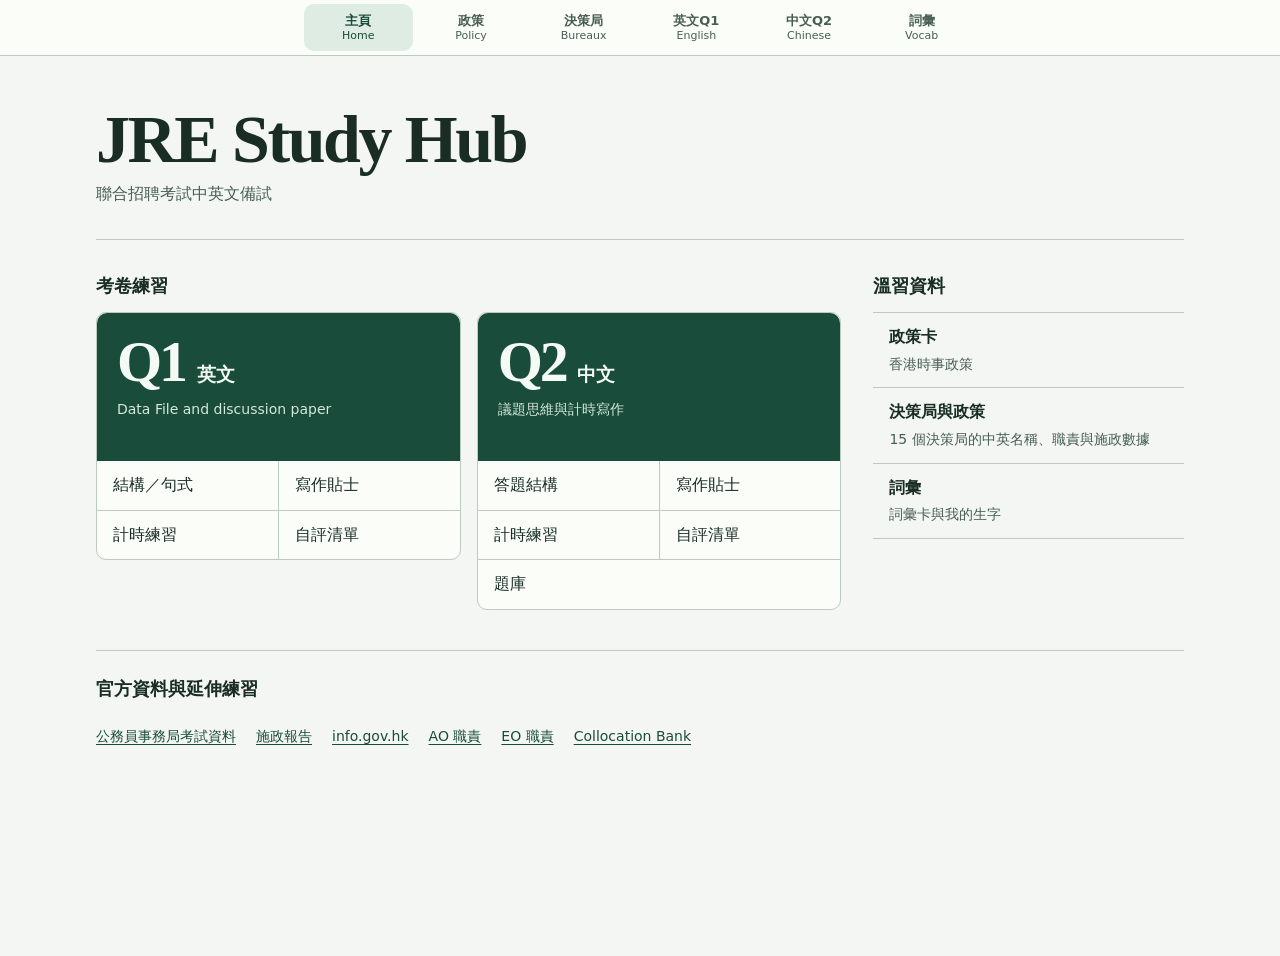
==== commit 2faf8644: "Extend Hallmark redesign to JRE study workspaces" ====
--- a/docs/index.html
+++ b/docs/index.html
@@ -6,9 +6,11 @@
   <meta name="theme-color" content="#0b6e4f" />
   <meta name="description" content="JRE Study Hub — 聯合招聘考試中英文備試。" />
   <title>JRE Study Hub · 主頁</title>
-  <link rel="stylesheet" href="home.css?v=20261111" />
+  <link rel="stylesheet" href="shell/study-theme.css?v=20261111" />
+  <link rel="stylesheet" href="shell/tabbar.css?v=20261111" />
+  <link rel="stylesheet" href="home.css?v=20261111b" />
 </head>
-<body class="hub-has-tabs study-home" data-stamp="20261109a">
+<body class="hub-has-tabs study-screen study-home" data-stamp="20261109a">
   <main class="study-index">
     <header class="study-title">
       <h1>JRE Study Hub</h1>
--- a/docs/shell/study-theme.css
+++ b/docs/shell/study-theme.css
@@ -0,0 +1,60 @@
+/* Hallmark · v2.0.0 · redesign: full · genre: editorial · shape: app screen · theme: brand (jade) */
+/* Hallmark · critique: carry the homepage paper, jade and typography through the study workspaces. */
+:root {
+  --color-paper: #f3f6f2;
+  --color-surface: #fbfdf9;
+  --color-ink: #192d25;
+  --color-muted: #475e52;
+  --color-rule: #bbcbbf;
+  --color-jade: #0b6e4f;
+  --color-jade-deep: #194c3b;
+  --color-jade-soft: #deece3;
+  --color-on-jade: #f4faf4;
+  --color-on-jade-muted: #d4e8db;
+  --color-focus: #7c460d;
+  --font-body: "Avenir Next", "PingFang HK", "Microsoft JhengHei", system-ui, sans-serif;
+  --font-display: "Baskerville", Georgia, "PingFang HK", serif;
+  --space-1: .25rem;
+  --space-2: .5rem;
+  --space-3: .75rem;
+  --space-4: 1rem;
+  --space-5: 1.25rem;
+  --space-6: 1.5rem;
+  --space-8: 2rem;
+  --space-10: 2.5rem;
+  --space-12: 3rem;
+  --space-16: 4rem;
+  --text-small: .875rem;
+  --text-body: 1rem;
+  --text-section: 1.125rem;
+  --radius: .625rem;
+  --content-width: 72rem;
+  --rule: 1px solid var(--color-rule);
+}
+
+html,
+body {
+  overflow-x: clip;
+}
+
+.study-screen {
+  margin: 0;
+  background: var(--color-paper);
+  color: var(--color-ink);
+  font-family: var(--font-body);
+}
+
+.study-screen :where(h1, h2, h3) {
+  min-width: 0;
+  overflow-wrap: break-word;
+  text-wrap: balance;
+}
+
+.study-screen :is(a, button, input, select, textarea, summary, [tabindex]):focus-visible {
+  outline: 2px solid var(--color-focus);
+  outline-offset: 2px;
+}
+
+.study-screen :is(button, input, select, textarea):disabled {
+  cursor: not-allowed;
+}
--- a/docs/shell/tabbar.css
+++ b/docs/shell/tabbar.css
@@ -0,0 +1,75 @@
+/* Hallmark · v2.0.0 · redesign: full · genre: editorial · shape: app screen · theme: brand (jade) */
+/* Hallmark · critique: make the six destinations readable at phone width and keep their position stable. */
+:root {
+  --hub-tab-h: 3.5rem;
+  --hub-safe-top: env(safe-area-inset-top, 0px);
+  --hub-nav-width: 42rem;
+}
+
+body.hub-has-tabs:has(#jre-hub-tabbar) {
+  padding-top: calc(var(--hub-tab-h) + var(--hub-safe-top));
+}
+
+#jre-hub-tabbar {
+  position: fixed;
+  z-index: 90;
+  inset: 0 0 auto;
+  display: flex;
+  gap: var(--space-1);
+  box-sizing: border-box;
+  min-height: calc(var(--hub-tab-h) + var(--hub-safe-top));
+  padding: calc(var(--hub-safe-top) + var(--space-1)) max(var(--space-3), calc((100% - var(--hub-nav-width)) / 2)) var(--space-1);
+  border-bottom: var(--rule);
+  background: var(--color-surface);
+  font: 600 var(--text-small)/1.25 var(--font-body);
+}
+
+#jre-hub-tabbar a {
+  display: flex;
+  flex: 1;
+  flex-direction: column;
+  align-items: center;
+  justify-content: center;
+  box-sizing: border-box;
+  min-width: 0;
+  min-height: 2.75rem;
+  padding: var(--space-1);
+  border-radius: var(--radius);
+  color: var(--color-muted);
+  text-align: center;
+  text-decoration: none;
+}
+
+#jre-hub-tabbar a:is(.is-active, :hover, :active) {
+  background: var(--color-jade-soft);
+  color: var(--color-jade-deep);
+}
+
+#jre-hub-tabbar a:focus-visible {
+  outline: 2px solid var(--color-focus);
+  outline-offset: -2px;
+}
+
+#jre-hub-tabbar .hub-ico {
+  display: none;
+}
+
+#jre-hub-tabbar .hub-zh {
+  font-size: .8125rem;
+  white-space: nowrap;
+}
+
+#jre-hub-tabbar .hub-en {
+  font-size: .6875rem;
+  font-weight: 400;
+}
+
+@media (max-width: 38rem) {
+  #jre-hub-tabbar .hub-zh {
+    font-size: .75rem;
+  }
+
+  #jre-hub-tabbar .hub-en {
+    display: none;
+  }
+}
--- a/docs/home.css
+++ b/docs/home.css
@@ -1,44 +1,8 @@
 /* Hallmark · v2.0.0 · redesign: full · genre: editorial · shape: app screen · theme: brand (jade) · signature: paired exam paper indexes */
 /* Hallmark · critique: separate practice from reference and give shared shortcuts matching positions in both papers. */
-:root {
-  --color-paper: #f3f6f2;
-  --color-surface: #fbfdf9;
-  --color-ink: #192d25;
-  --color-muted: #475e52;
-  --color-rule: #bbcbbf;
-  --color-jade: #0b6e4f;
-  --color-jade-deep: #194c3b;
-  --color-jade-soft: #deece3;
-  --color-on-jade: #f4faf4;
-  --color-on-jade-muted: #d4e8db;
-  --color-focus: #7c460d;
-  --font-body: "Avenir Next", "PingFang HK", "Microsoft JhengHei", system-ui, sans-serif;
-  --font-display: "Baskerville", Georgia, "PingFang HK", serif;
-  --space-1: .25rem;
-  --space-2: .5rem;
-  --space-3: .75rem;
-  --space-4: 1rem;
-  --space-5: 1.25rem;
-  --space-6: 1.5rem;
-  --space-8: 2rem;
-  --space-10: 2.5rem;
-  --space-12: 3rem;
-  --space-16: 4rem;
-  --text-small: .875rem;
-  --text-body: 1rem;
-  --text-section: 1.125rem;
+.study-home {
   --text-paper: 3.625rem;
   --text-title: 4.25rem;
-  --radius: .625rem;
-  --content-width: 72rem;
-  --rule: 1px solid var(--color-rule);
-  --nav-height: 3.5rem;
-  --safe-top: env(safe-area-inset-top, 0px);
-}
-
-html,
-body {
-  overflow-x: clip;
 }
 
 .study-home {
@@ -49,10 +13,6 @@
   font: var(--text-body)/1.55 var(--font-body);
 }
 
-.study-home:has(#jre-hub-tabbar) {
-  padding-top: calc(var(--nav-height) + var(--safe-top));
-}
-
 .study-home * {
   box-sizing: border-box;
 }
@@ -77,8 +37,7 @@
   text-underline-offset: .24em;
 }
 
-.study-home a:focus-visible,
-.study-home #jre-hub-tabbar a:focus-visible {
+.study-home a:focus-visible {
   outline: 2px solid var(--color-focus);
   outline-offset: 2px;
   position: relative;
@@ -248,51 +207,6 @@
   text-decoration-thickness: 2px;
 }
 
-#jre-hub-tabbar {
-  position: fixed;
-  z-index: 2;
-  inset: 0 0 auto;
-  display: flex;
-  align-items: stretch;
-  gap: var(--space-1);
-  min-height: calc(var(--nav-height) + var(--safe-top));
-  padding: calc(var(--safe-top) + var(--space-1)) max(var(--space-3), calc((100% - 42rem) / 2)) var(--space-1);
-  border-bottom: var(--rule);
-  background: var(--color-surface);
-}
-
-.study-home #jre-hub-tabbar .hub-ico {
-  display: none;
-}
-
-.study-home #jre-hub-tabbar a {
-  display: flex;
-  flex: 1;
-  flex-direction: column;
-  align-items: center;
-  justify-content: center;
-  min-width: 0;
-  min-height: 2.75rem;
-  padding: var(--space-1);
-  color: var(--color-muted);
-  border-radius: var(--radius);
-  text-align: center;
-  text-decoration: none;
-}
-
-.study-home #jre-hub-tabbar a:is(.is-active, :hover, :active) {
-  background: var(--color-jade-soft);
-  color: var(--color-jade-deep);
-}
-
-.study-home #jre-hub-tabbar .hub-zh {
-  font-size: .8125rem;
-}
-
-.study-home #jre-hub-tabbar .hub-en {
-  font-size: .6875rem;
-}
-
 @media (max-width: 57rem) {
   .study-layout {
     grid-template-columns: minmax(0, 1fr);
@@ -310,7 +224,7 @@
 }
 
 @media (max-width: 38rem) {
-  :root {
+  .study-home {
     --text-title: 3rem;
     --text-paper: 3rem;
   }
@@ -338,11 +252,4 @@
     padding: var(--space-4);
   }
 
-  .study-home #jre-hub-tabbar .hub-zh {
-    font-size: .75rem;
-  }
-
-  .study-home #jre-hub-tabbar .hub-en {
-    display: none;
-  }
-}
+}
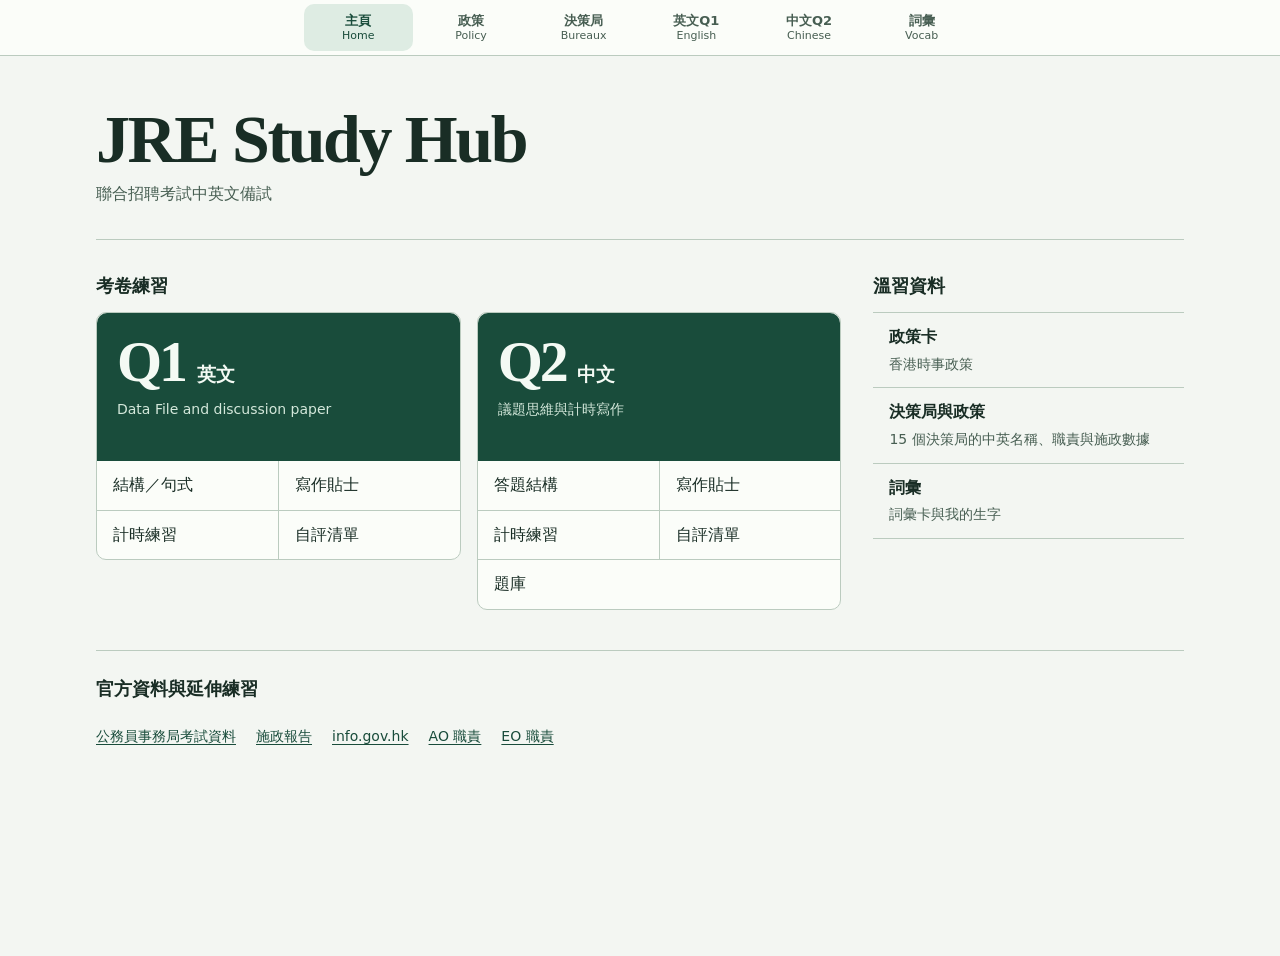
==== commit e2a11782: "Remove Collocation Bank links from the Study Hub lookup The shared drawer footer and the homepage no" ====
--- a/docs/index.html
+++ b/docs/index.html
@@ -67,7 +67,6 @@
         <li><a href="https://www.info.gov.hk/" rel="noopener" target="_blank">info.gov.hk</a></li>
         <li><a href="https://www.csb.gov.hk/tc_chi/admin/grade/ao/425.html" rel="noopener" target="_blank">AO 職責</a></li>
         <li><a href="https://www.csb.gov.hk/tc_chi/admin/grade/eo/431.html" rel="noopener" target="_blank">EO 職責</a></li>
-        <li><a href="https://anclh.github.io/collocation-bank/" rel="noopener" lang="en">Collocation Bank</a></li>
       </ul>
     </footer>
   </main>
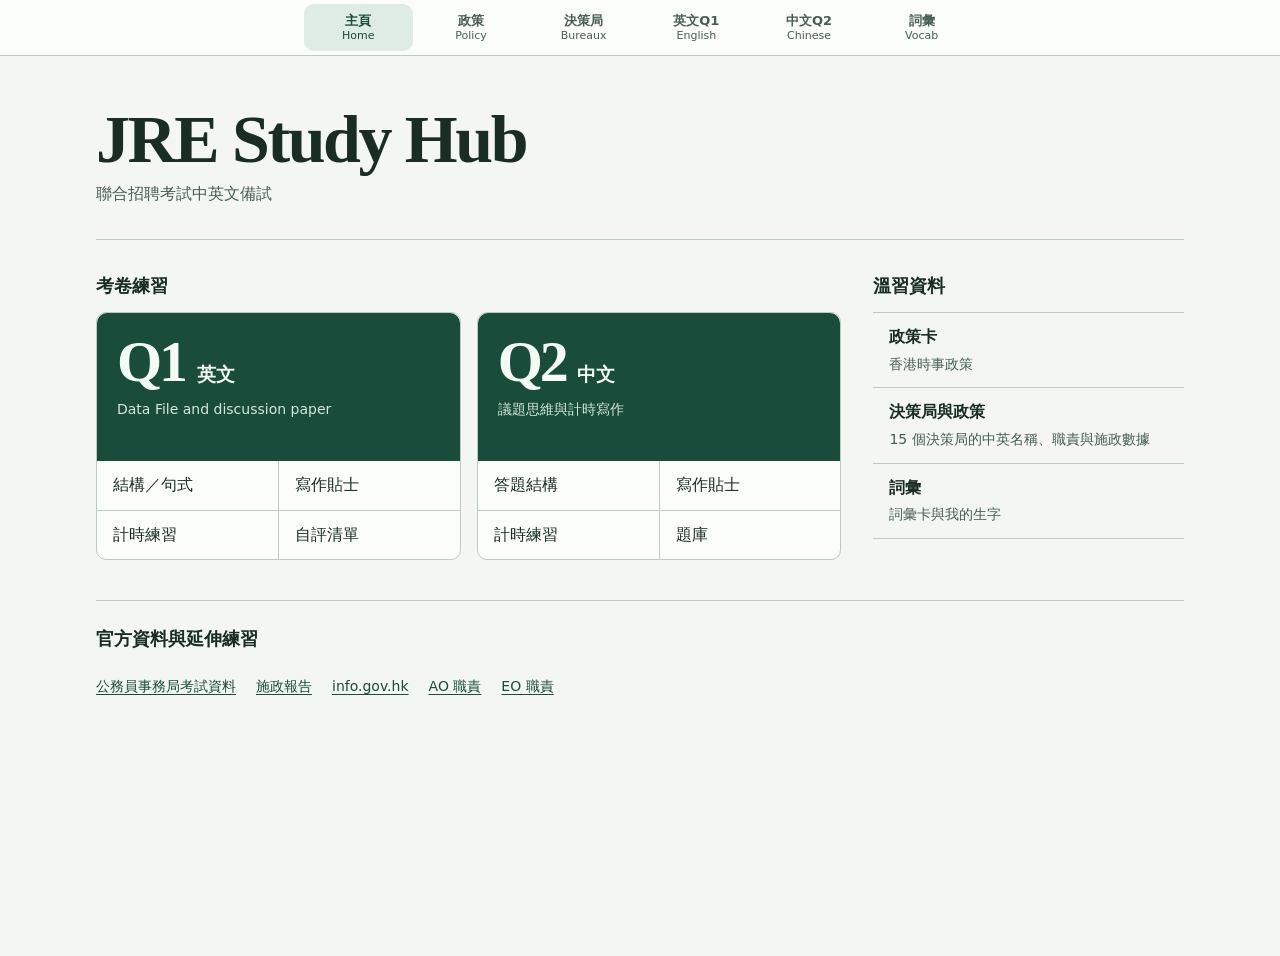
==== commit 4e70c787: "Remove Q2 Chinese self-check checklist page and home link" ====
--- a/docs/index.html
+++ b/docs/index.html
@@ -42,7 +42,6 @@
               <li><a href="q2/#five-step">答題結構</a></li>
               <li><a href="q2/#tips">寫作貼士</a></li>
               <li><a href="q2/#drill">計時練習</a></li>
-              <li><a href="q2/#mark">自評清單</a></li>
               <li><a href="q2/#bank">題庫</a></li>
             </ul>
           </section>
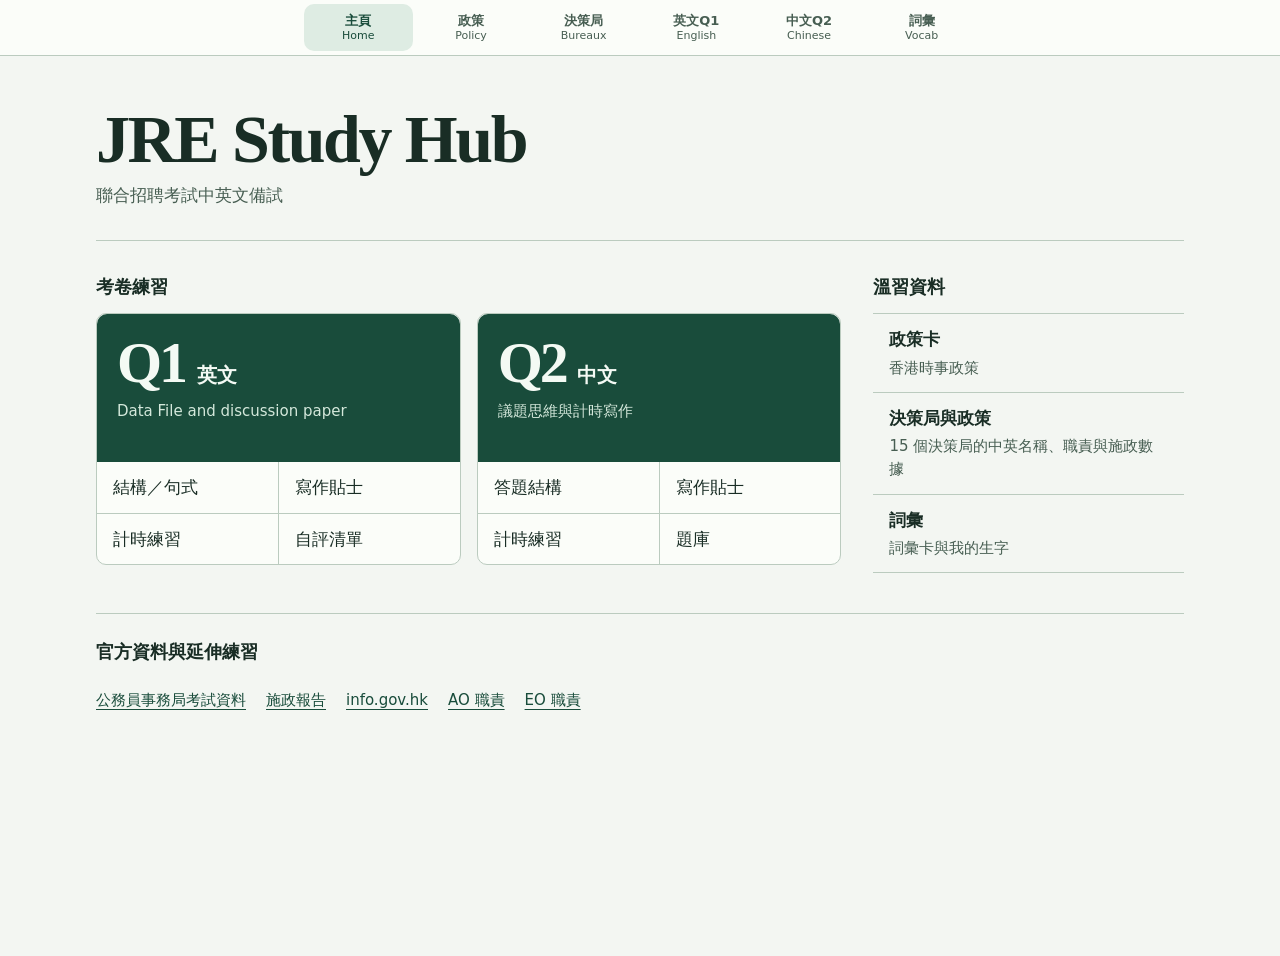
==== commit 69691d45: "Improve Study Hub reading size" ====
--- a/docs/index.html
+++ b/docs/index.html
@@ -6,7 +6,7 @@
   <meta name="theme-color" content="#0b6e4f" />
   <meta name="description" content="JRE Study Hub — 聯合招聘考試中英文備試。" />
   <title>JRE Study Hub · 主頁</title>
-  <link rel="stylesheet" href="shell/study-theme.css?v=20261111" />
+  <link rel="stylesheet" href="shell/study-theme.css?v=20261127type" />
   <link rel="stylesheet" href="shell/tabbar.css?v=20261111" />
   <link rel="stylesheet" href="home.css?v=20261111b" />
 </head>
--- a/docs/shell/study-theme.css
+++ b/docs/shell/study-theme.css
@@ -24,8 +24,8 @@
   --space-10: 2.5rem;
   --space-12: 3rem;
   --space-16: 4rem;
-  --text-small: .875rem;
-  --text-body: 1rem;
+  --text-small: .9375rem;
+  --text-body: 1.0625rem;
   --text-section: 1.125rem;
   --radius: .625rem;
   --content-width: 72rem;
@@ -42,6 +42,7 @@
   background: var(--color-paper);
   color: var(--color-ink);
   font-family: var(--font-body);
+  font-size: var(--text-body);
 }
 
 .study-screen :where(h1, h2, h3) {
